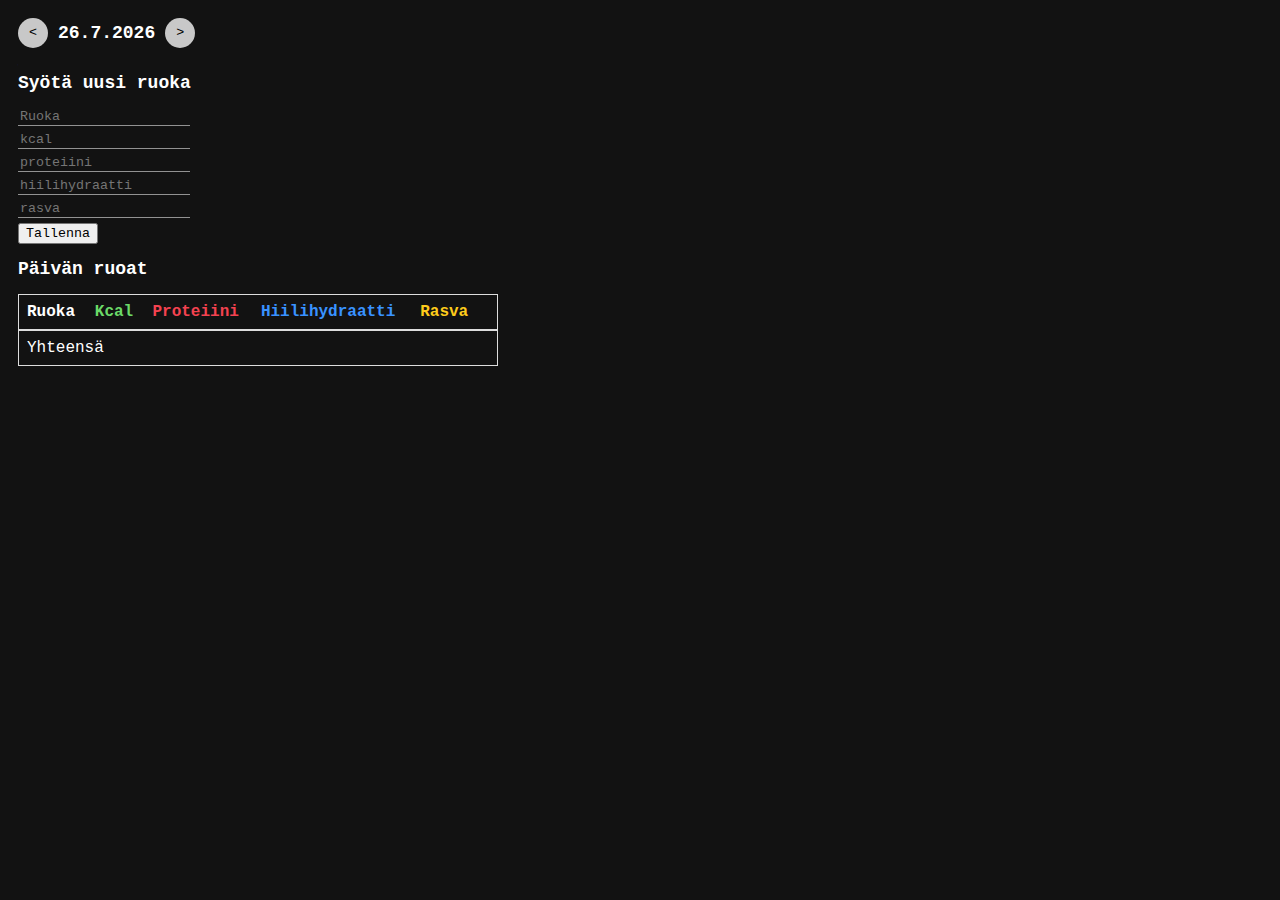
==== index.html @ 05cc65f7 "first commit" ====
<!DOCTYPE html>
<html>
  <head>
    <meta charset="utf-8" />
    <meta http-equiv="X-UA-Compatible" content="IE=edge" />
    <title>Ravintoainelaskuri</title>
    <meta name="viewport" content="width=device-width, initial-scale=1" />
    <link rel="stylesheet" type="text/css" media="screen" href="main.css" />
    <script type="module" src="./src/main.js"></script>
  </head>

  <body>
    <div class="content">
      <section class="day-picker">
        <button class="previous-day-button"><</button>
        <h2 class="selected-day-text"></h2>
        <button class="next-day-button">></button>
      </section>

      <h2>Syötä uusi ruoka</h2>
      <form id="food-form">
        <input type="text" placeholder="Ruoka" id="food-name-input" />
        <input type="number" placeholder="kcal" id="food-calorie-input" />
        <input type="number" placeholder="proteiini" id="food-protein-input" />
        <input
          type="number"
          placeholder="hiilihydraatti"
          id="food-carb-input"
        />
        <input type="number" placeholder="rasva" id="food-fat-input" />

        <button>Tallenna</button>
      </form>

      <h2>Päivän ruoat</h2>
      <table class="selected-days-foods-table">
        <thead>
          <tr>
            <th>Ruoka</th>
            <th>Kcal</th>
            <th>Proteiini</th>
            <th>Hiilihydraatti</th>
            <th>Rasva</th>
            <th><!-- actions, no header needed --></th>
          </tr>
        </thead>

        <tbody></tbody>
      </table>

      <table class="selected-days-total-nutrients-table">
        <tbody></tbody>
      </table>
    </div>
  </body>
</html>
---- main.css ----
* {
  font-family: "Courier New", Courier, monospace;
}

html {
  height: 100vh;
  color: white;
}

h2 {
  font-size: 18px;
}

body {
  max-width: 500px;
  background-color: rgb(18 18 18);
}

.content {
  padding: 0px 10px 10px 10px;
}

.day-picker {
  display: flex;
  gap: 10px;
  align-items: center;
}

.day-picker button {
  background-color: rgb(200, 200, 200);

  width: 30px;
  height: 30px;

  border: none;
  border-radius: 50%;
}

form {
  display: flex;
  flex-direction: column;
  align-items: start;
  gap: 5px;
}

input {
  background-color: inherit;

  border: none;
  border-bottom: 1px solid rgb(146, 146, 146);
  color: white;
}

table {
  border-collapse: collapse;
  width: 100%;
  border: 1px solid #ddd; /* Border style */
}

th,
td {
  padding: 8px;
  text-align: left;
}

@media (max-width: 600px) {
  table,
  thead,
  tbody,
  th,
  td,
  tr {
    display: block;
  }
}

/* Target the second <th> and <td> in the first table */
.selected-days-foods-table th:nth-child(2),
.selected-days-foods-table td:nth-child(2),
.selected-days-total-nutrients-table th:nth-child(2),
.selected-days-total-nutrients-table td:nth-child(2) {
  color: rgb(107 217 104);
}

.selected-days-foods-table th:nth-child(3),
.selected-days-foods-table td:nth-child(3),
.selected-days-total-nutrients-table th:nth-child(3),
.selected-days-total-nutrients-table td:nth-child(3) {
  color: rgb(244 66 80);
}

.selected-days-foods-table th:nth-child(4),
.selected-days-foods-table td:nth-child(4),
.selected-days-total-nutrients-table th:nth-child(4),
.selected-days-total-nutrients-table td:nth-child(4) {
  color: rgb(57 146 255);
}

.selected-days-foods-table th:nth-child(5),
.selected-days-foods-table td:nth-child(5),
.selected-days-total-nutrients-table th:nth-child(5),
.selected-days-total-nutrients-table td:nth-child(5) {
  color: rgb(254 204 27);
}
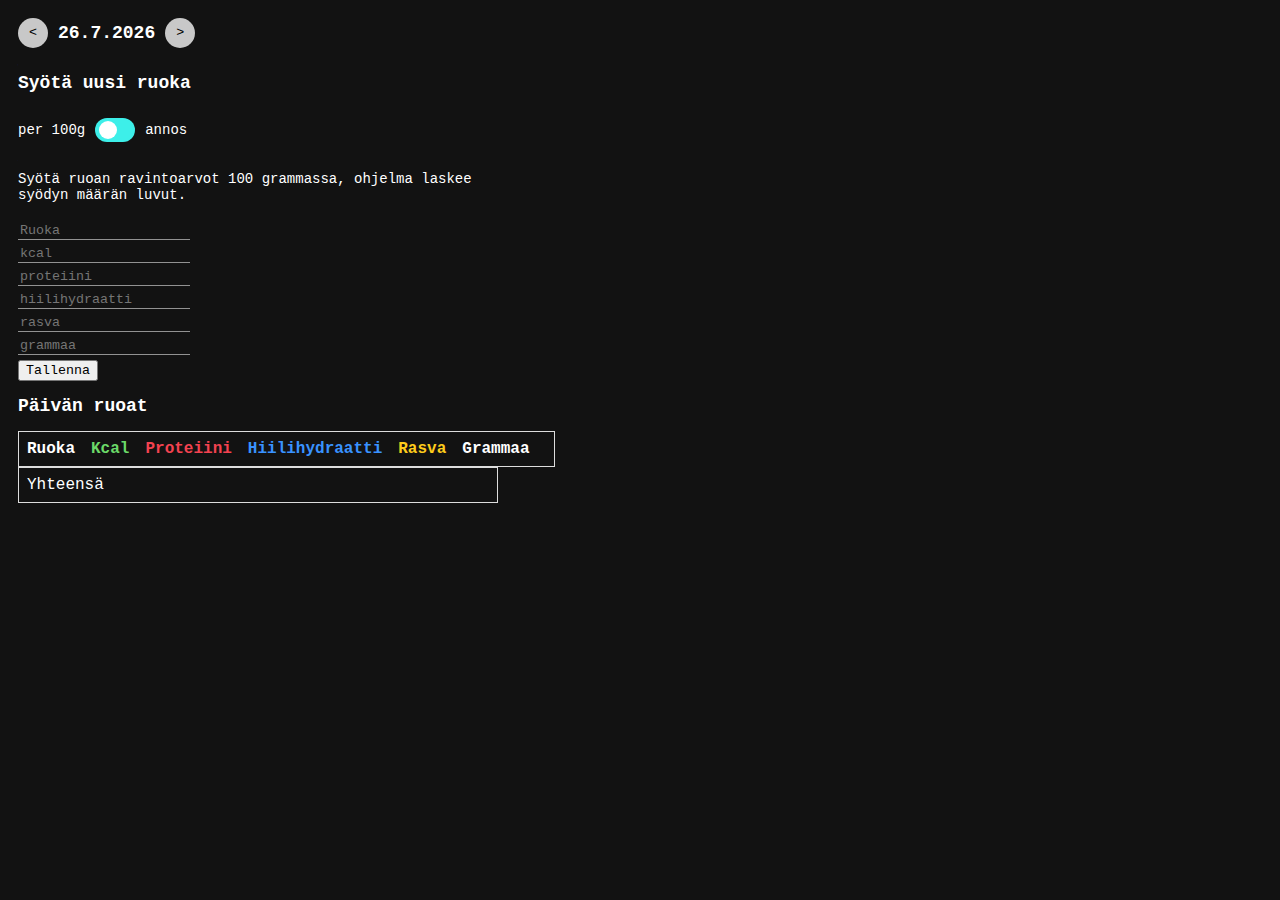
==== commit 14d773cb: "support separate food input types, add grams" ====
--- a/index.html
+++ b/index.html
@@ -19,6 +19,19 @@
 
       <h2>Syötä uusi ruoka</h2>
       <form id="food-form">
+        <div class="input-types">
+          <p>per 100g</p>
+          <label class="input-type-switch">
+            <input id="input-type" type="checkbox" />
+            <span class="slider round"></span>
+          </label>
+          <p>annos</p>
+        </div>
+        <p class="input-tip-text">
+          Syötä ruoan ravintoarvot 100 grammassa, ohjelma laskee syödyn määrän
+          luvut.
+        </p>
+
         <input type="text" placeholder="Ruoka" id="food-name-input" />
         <input type="number" placeholder="kcal" id="food-calorie-input" />
         <input type="number" placeholder="proteiini" id="food-protein-input" />
@@ -28,6 +41,7 @@
           id="food-carb-input"
         />
         <input type="number" placeholder="rasva" id="food-fat-input" />
+        <input type="number" placeholder="grammaa" id="food-grams-input" />
 
         <button>Tallenna</button>
       </form>
@@ -41,6 +55,7 @@
             <th>Proteiini</th>
             <th>Hiilihydraatti</th>
             <th>Rasva</th>
+            <th>Grammaa</th>
             <th><!-- actions, no header needed --></th>
           </tr>
         </thead>
--- a/main.css
+++ b/main.css
@@ -9,6 +9,18 @@
 
 h2 {
   font-size: 18px;
+}
+
+p {
+  font-size: 14px;
+}
+
+.food-name-color-per-100-grams {
+  color: rgb(61 239 233);
+}
+
+.food-name-color-per-serving {
+  color: rgb(216 59 210);
 }
 
 body {
@@ -102,3 +114,74 @@
 .selected-days-total-nutrients-table td:nth-child(5) {
   color: rgb(254 204 27);
 }
+
+.display-none {
+  display: none;
+}
+
+.input-types {
+  display: flex;
+  align-items: center;
+  gap: 10px;
+}
+
+/* Toggle switch */
+.input-type-switch {
+  position: relative;
+  display: inline-block;
+  width: 40px;
+  height: 24px;
+}
+
+.input-type-switch input {
+  opacity: 0;
+  width: 0;
+  height: 0;
+}
+
+.slider {
+  position: absolute;
+  cursor: pointer;
+  top: 0;
+  left: 0;
+  right: 0;
+  bottom: 0;
+  background-color: rgb(61 239 233);
+  -webkit-transition: 0.4s;
+  transition: 0.4s;
+}
+
+.slider:before {
+  position: absolute;
+  content: "";
+  height: 18px;
+  width: 18px;
+  left: 4px;
+  bottom: 3px;
+  background-color: white;
+  -webkit-transition: 0.4s;
+  transition: 0.4s;
+}
+
+input:checked + .slider {
+  background-color: rgb(216 59 210);
+}
+
+input:focus + .slider {
+  box-shadow: 0 0 1px rgb(216 59 210);
+}
+
+input:checked + .slider:before {
+  -webkit-transform: translateX(14px);
+  -ms-transform: translateX(14px);
+  transform: translateX(14px);
+}
+
+/* Rounded sliders */
+.slider.round {
+  border-radius: 34px;
+}
+
+.slider.round:before {
+  border-radius: 50%;
+}
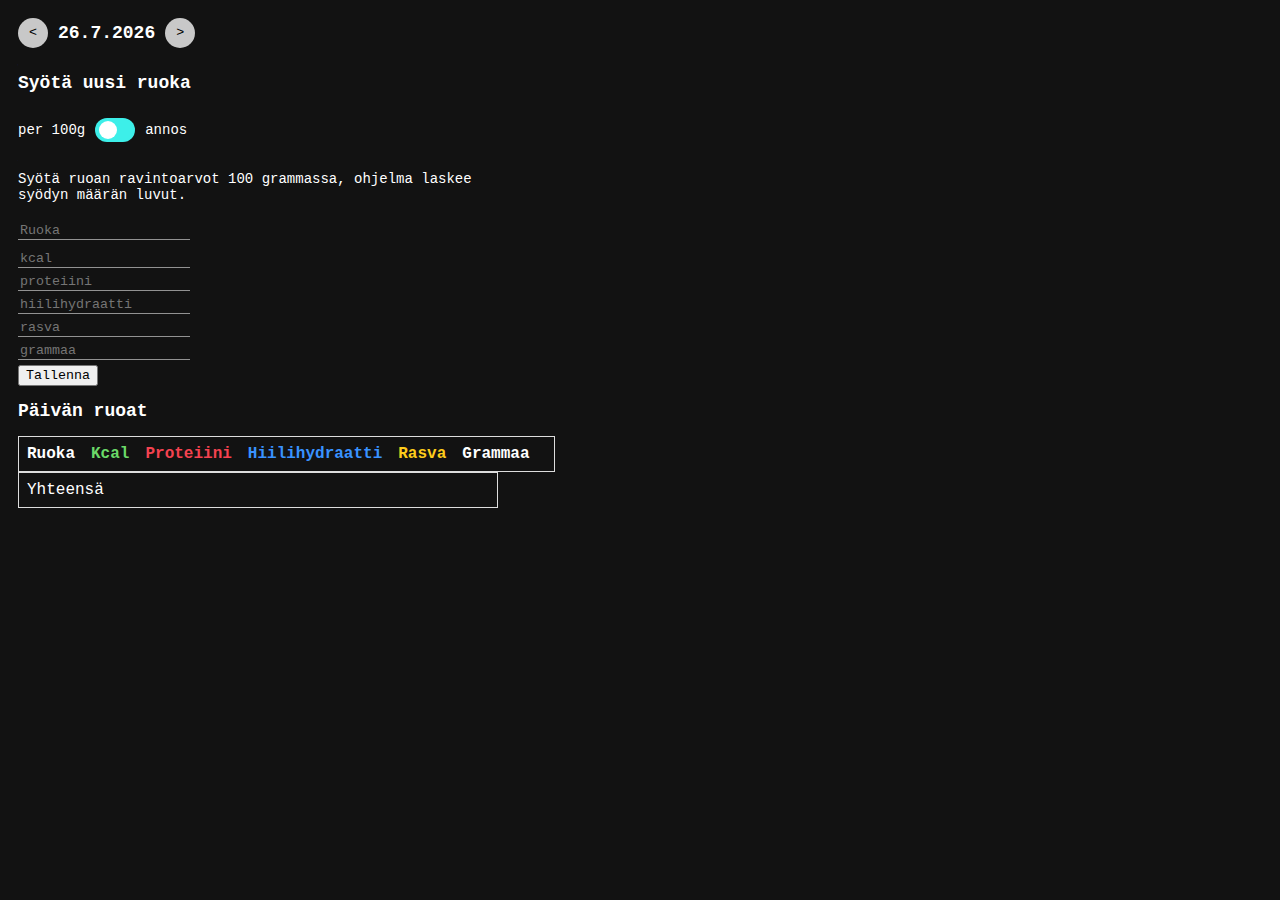
==== commit 2814e4f5: "autocomplete for food items" ====
--- a/index.html
+++ b/index.html
@@ -32,7 +32,16 @@
           luvut.
         </p>
 
-        <input type="text" placeholder="Ruoka" id="food-name-input" />
+        <input
+          type="text"
+          placeholder="Ruoka"
+          id="food-name-input"
+          autocomplete="off"
+        />
+        <div id="auto-complete-list"></div>
+
+        <input type="hidden" id="selected-food-id" />
+
         <input type="number" placeholder="kcal" id="food-calorie-input" />
         <input type="number" placeholder="proteiini" id="food-protein-input" />
         <input
--- a/main.css
+++ b/main.css
@@ -94,6 +94,10 @@
   color: rgb(107 217 104);
 }
 
+.auto-complete-calorie {
+  color: rgb(107 217 104);
+}
+
 .selected-days-foods-table th:nth-child(3),
 .selected-days-foods-table td:nth-child(3),
 .selected-days-total-nutrients-table th:nth-child(3),
@@ -101,6 +105,10 @@
   color: rgb(244 66 80);
 }
 
+.auto-complete-protein {
+  color: rgb(244 66 80);
+}
+
 .selected-days-foods-table th:nth-child(4),
 .selected-days-foods-table td:nth-child(4),
 .selected-days-total-nutrients-table th:nth-child(4),
@@ -108,10 +116,18 @@
   color: rgb(57 146 255);
 }
 
+.auto-complete-carb {
+  color: rgb(57 146 255);
+}
+
 .selected-days-foods-table th:nth-child(5),
 .selected-days-foods-table td:nth-child(5),
 .selected-days-total-nutrients-table th:nth-child(5),
 .selected-days-total-nutrients-table td:nth-child(5) {
+  color: rgb(254 204 27);
+}
+
+.auto-complete-fat {
   color: rgb(254 204 27);
 }
 
@@ -185,3 +201,21 @@
 .slider.round:before {
   border-radius: 50%;
 }
+
+/* autocomplete */
+#auto-complete-list {
+  font-size: 14px;
+}
+
+#auto-complete-list div {
+  padding: 6px;
+  cursor: pointer;
+}
+
+#auto-complete-list div:hover {
+  background-color: #2c2c2c;
+}
+
+#auto-complete-list .food-name {
+  font-weight: bold;
+}
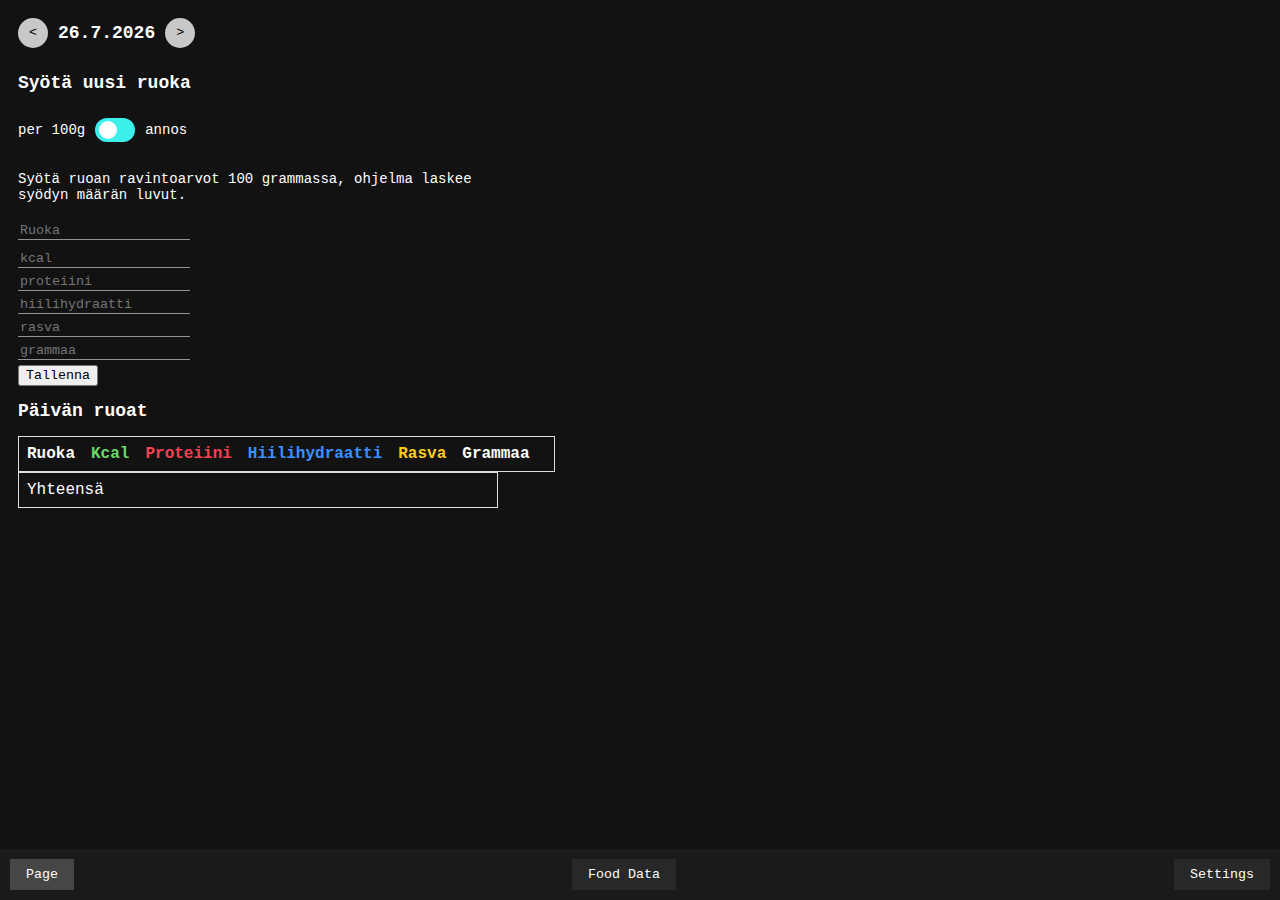
==== commit d82a06ce: "navigation bar for pages" ====
--- a/index.html
+++ b/index.html
@@ -3,7 +3,7 @@
   <head>
     <meta charset="utf-8" />
     <meta http-equiv="X-UA-Compatible" content="IE=edge" />
-    <title>Ravintoainelaskuri</title>
+    <title>Nutrient App</title>
     <meta name="viewport" content="width=device-width, initial-scale=1" />
     <link rel="stylesheet" type="text/css" media="screen" href="main.css" />
     <script type="module" src="./src/main.js"></script>
@@ -76,5 +76,12 @@
         <tbody></tbody>
       </table>
     </div>
+
+    <!-- Bottom navigation bar -->
+    <nav class="bottom-navigation">
+      <button class="navigation-button-active"><a href="/">Page</a></button>
+      <button><a href="/food-data.html">Food Data</a></button>
+      <button><a href="/settings.html">Settings</a></button>
+    </nav>
   </body>
 </html>
--- a/main.css
+++ b/main.css
@@ -1,5 +1,6 @@
 * {
   font-family: "Courier New", Courier, monospace;
+  box-sizing: border-box;
 }
 
 html {
@@ -30,6 +31,7 @@
 
 .content {
   padding: 0px 10px 10px 10px;
+  padding-bottom: 70px;
 }
 
 .day-picker {
@@ -219,3 +221,36 @@
 #auto-complete-list .food-name {
   font-weight: bold;
 }
+
+/* bottom navigation bar */
+.bottom-navigation {
+  position: fixed;
+  bottom: 0;
+  left: 0;
+  background-color: rgb(26 26 26);
+  display: flex;
+  justify-content: space-between;
+  padding: 10px;
+  width: 100%;
+}
+
+.bottom-navigation button {
+  background-color: rgb(40 40 40);
+  color: white;
+  border: none;
+  padding: 8px 16px;
+  cursor: pointer;
+}
+
+.bottom-navigation button a {
+  color: white;
+  text-decoration: none;
+}
+
+.bottom-navigation button:hover {
+  background-color: rgba(32, 32, 32);
+}
+
+.bottom-navigation .navigation-button-active {
+  background-color: #464646;
+}
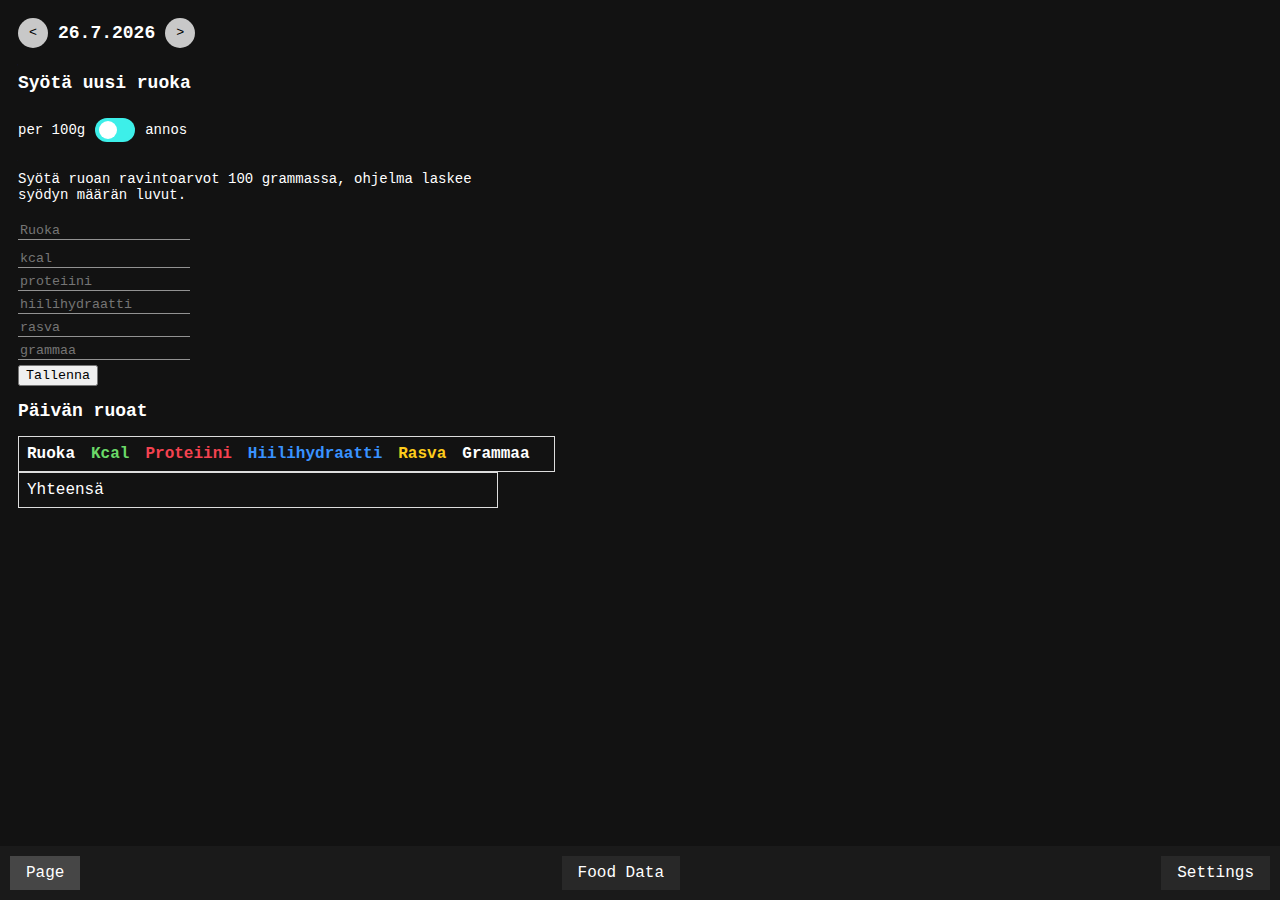
==== commit 537fe2eb: "fix a element links" ====
--- a/index.html
+++ b/index.html
@@ -79,9 +79,11 @@
 
     <!-- Bottom navigation bar -->
     <nav class="bottom-navigation">
-      <button class="navigation-button-active"><a href="/">Page</a></button>
-      <button><a href="/food-data.html">Food Data</a></button>
-      <button><a href="/settings.html">Settings</a></button>
+      <a class="navigation-button-active" href="./">Page</a>
+
+      <a href="./food-data.html">Food Data</a>
+
+      <a href="./settings.html">Settings</a>
     </nav>
   </body>
 </html>
--- a/main.css
+++ b/main.css
@@ -234,7 +234,9 @@
   width: 100%;
 }
 
-.bottom-navigation button {
+.bottom-navigation a {
+  text-decoration: none;
+  display: block;
   background-color: rgb(40 40 40);
   color: white;
   border: none;
@@ -242,12 +244,7 @@
   cursor: pointer;
 }
 
-.bottom-navigation button a {
-  color: white;
-  text-decoration: none;
-}
-
-.bottom-navigation button:hover {
+.bottom-navigation a:hover {
   background-color: rgba(32, 32, 32);
 }
 
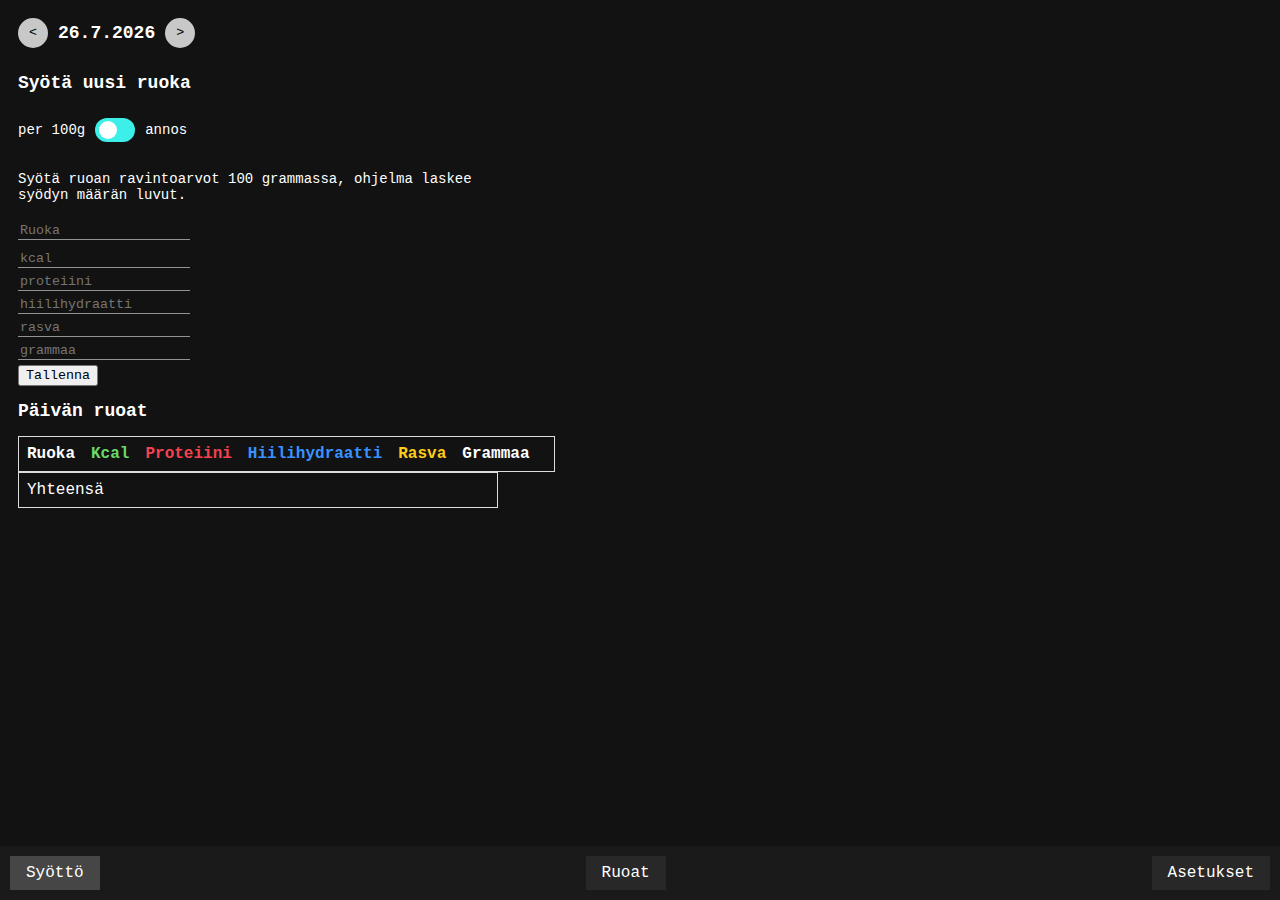
==== commit 180d7bd2: "list food datas in food data page" ====
--- a/index.html
+++ b/index.html
@@ -79,11 +79,11 @@
 
     <!-- Bottom navigation bar -->
     <nav class="bottom-navigation">
-      <a class="navigation-button-active" href="./">Page</a>
+      <a class="navigation-button-active" href="./">Syöttö</a>
 
-      <a href="./food-data.html">Food Data</a>
+      <a href="./food-data.html">Ruoat</a>
 
-      <a href="./settings.html">Settings</a>
+      <a href="./settings.html">Asetukset</a>
     </nav>
   </body>
 </html>
--- a/main.css
+++ b/main.css
@@ -251,3 +251,29 @@
 .bottom-navigation .navigation-button-active {
   background-color: #464646;
 }
+
+/* food data */
+.food-item {
+  background-color: #1a1a1a;
+  border-radius: 5px;
+  padding: 5px;
+  margin-bottom: 2px;
+}
+
+.food-item-data {
+  display: flex;
+  flex-wrap: wrap;
+  gap: 5px;
+}
+
+.food-item-data-name {
+  font-weight: bold;
+}
+
+.food-item-data-row {
+  margin: 0;
+}
+
+.food-item-related-records {
+  margin: 0;
+}
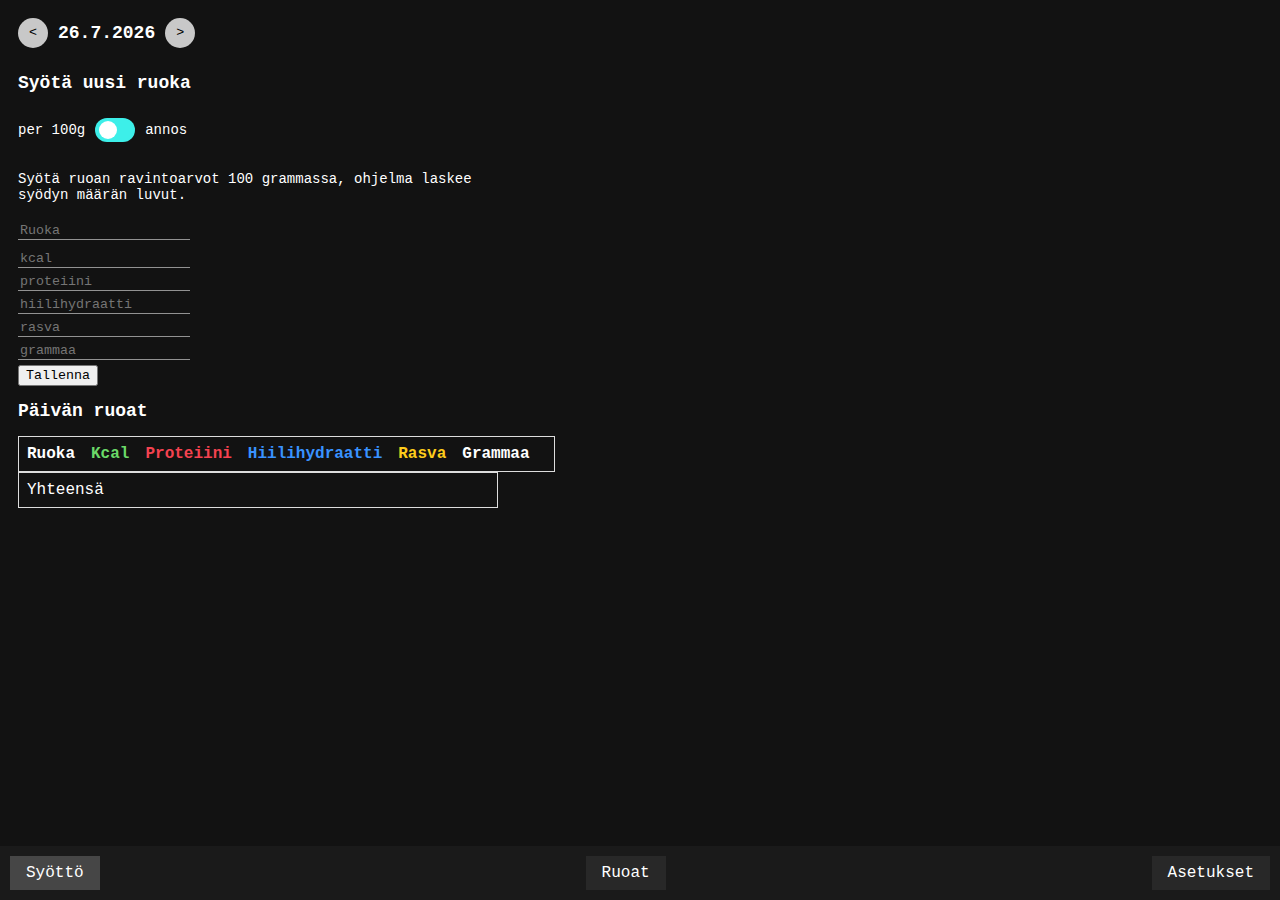
==== commit 47011a71: "split main.css to multiple files" ====
--- a/index.html
+++ b/index.html
@@ -5,7 +5,30 @@
     <meta http-equiv="X-UA-Compatible" content="IE=edge" />
     <title>Nutrient App</title>
     <meta name="viewport" content="width=device-width, initial-scale=1" />
-    <link rel="stylesheet" type="text/css" media="screen" href="main.css" />
+    <link
+      rel="stylesheet"
+      type="text/css"
+      media="screen"
+      href="styles/main.css"
+    />
+    <link
+      rel="stylesheet"
+      type="text/css"
+      media="screen"
+      href="styles/bottom-navigation.css"
+    />
+    <link
+      rel="stylesheet"
+      type="text/css"
+      media="screen"
+      href="styles/auto-complete.css"
+    />
+    <link
+      rel="stylesheet"
+      type="text/css"
+      media="screen"
+      href="styles/toggle-switch.css"
+    />
     <script type="module" src="./src/main.js"></script>
   </head>
 
--- a/styles/main.css
+++ b/styles/main.css
@@ -0,0 +1,144 @@
+* {
+  font-family: "Courier New", Courier, monospace;
+  box-sizing: border-box;
+}
+
+html {
+  height: 100vh;
+  color: white;
+}
+
+h2 {
+  font-size: 18px;
+}
+
+p {
+  font-size: 14px;
+}
+
+.food-name-color-per-100-grams {
+  color: rgb(61 239 233);
+}
+
+.food-name-color-per-serving {
+  color: rgb(216 59 210);
+}
+
+body {
+  max-width: 500px;
+  background-color: rgb(18 18 18);
+}
+
+.content {
+  padding: 0px 10px 10px 10px;
+  padding-bottom: 70px;
+}
+
+.day-picker {
+  display: flex;
+  gap: 10px;
+  align-items: center;
+}
+
+.day-picker button {
+  background-color: rgb(200, 200, 200);
+
+  width: 30px;
+  height: 30px;
+
+  border: none;
+  border-radius: 50%;
+}
+
+form {
+  display: flex;
+  flex-direction: column;
+  align-items: start;
+  gap: 5px;
+}
+
+input {
+  background-color: inherit;
+
+  border: none;
+  border-bottom: 1px solid rgb(146, 146, 146);
+  color: white;
+}
+
+table {
+  border-collapse: collapse;
+  width: 100%;
+  border: 1px solid #ddd; /* Border style */
+}
+
+th,
+td {
+  padding: 8px;
+  text-align: left;
+}
+
+@media (max-width: 600px) {
+  table,
+  thead,
+  tbody,
+  th,
+  td,
+  tr {
+    display: block;
+  }
+}
+
+/* Target the second <th> and <td> in the first table */
+.selected-days-foods-table th:nth-child(2),
+.selected-days-foods-table td:nth-child(2),
+.selected-days-total-nutrients-table th:nth-child(2),
+.selected-days-total-nutrients-table td:nth-child(2) {
+  color: rgb(107 217 104);
+}
+
+.auto-complete-calorie {
+  color: rgb(107 217 104);
+}
+
+.selected-days-foods-table th:nth-child(3),
+.selected-days-foods-table td:nth-child(3),
+.selected-days-total-nutrients-table th:nth-child(3),
+.selected-days-total-nutrients-table td:nth-child(3) {
+  color: rgb(244 66 80);
+}
+
+.auto-complete-protein {
+  color: rgb(244 66 80);
+}
+
+.selected-days-foods-table th:nth-child(4),
+.selected-days-foods-table td:nth-child(4),
+.selected-days-total-nutrients-table th:nth-child(4),
+.selected-days-total-nutrients-table td:nth-child(4) {
+  color: rgb(57 146 255);
+}
+
+.auto-complete-carb {
+  color: rgb(57 146 255);
+}
+
+.selected-days-foods-table th:nth-child(5),
+.selected-days-foods-table td:nth-child(5),
+.selected-days-total-nutrients-table th:nth-child(5),
+.selected-days-total-nutrients-table td:nth-child(5) {
+  color: rgb(254 204 27);
+}
+
+.auto-complete-fat {
+  color: rgb(254 204 27);
+}
+
+.display-none {
+  display: none;
+}
+
+.input-types {
+  display: flex;
+  align-items: center;
+  gap: 10px;
+}
--- a/styles/bottom-navigation.css
+++ b/styles/bottom-navigation.css
@@ -0,0 +1,28 @@
+.bottom-navigation {
+  position: fixed;
+  bottom: 0;
+  left: 0;
+  background-color: rgb(26 26 26);
+  display: flex;
+  justify-content: space-between;
+  padding: 10px;
+  width: 100%;
+}
+
+.bottom-navigation a {
+  text-decoration: none;
+  display: block;
+  background-color: rgb(40 40 40);
+  color: white;
+  border: none;
+  padding: 8px 16px;
+  cursor: pointer;
+}
+
+.bottom-navigation a:hover {
+  background-color: rgba(32, 32, 32);
+}
+
+.bottom-navigation .navigation-button-active {
+  background-color: #464646;
+}
--- a/styles/auto-complete.css
+++ b/styles/auto-complete.css
@@ -0,0 +1,16 @@
+#auto-complete-list {
+  font-size: 14px;
+}
+
+#auto-complete-list div {
+  padding: 6px;
+  cursor: pointer;
+}
+
+#auto-complete-list div:hover {
+  background-color: #2c2c2c;
+}
+
+#auto-complete-list .food-name {
+  font-weight: bold;
+}
--- a/styles/toggle-switch.css
+++ b/styles/toggle-switch.css
@@ -0,0 +1,59 @@
+.input-type-switch {
+  position: relative;
+  display: inline-block;
+  width: 40px;
+  height: 24px;
+}
+
+.input-type-switch input {
+  opacity: 0;
+  width: 0;
+  height: 0;
+}
+
+.slider {
+  position: absolute;
+  cursor: pointer;
+  top: 0;
+  left: 0;
+  right: 0;
+  bottom: 0;
+  background-color: rgb(61 239 233);
+  -webkit-transition: 0.4s;
+  transition: 0.4s;
+}
+
+.slider:before {
+  position: absolute;
+  content: "";
+  height: 18px;
+  width: 18px;
+  left: 4px;
+  bottom: 3px;
+  background-color: white;
+  -webkit-transition: 0.4s;
+  transition: 0.4s;
+}
+
+input:checked + .slider {
+  background-color: rgb(216 59 210);
+}
+
+input:focus + .slider {
+  box-shadow: 0 0 1px rgb(216 59 210);
+}
+
+input:checked + .slider:before {
+  -webkit-transform: translateX(14px);
+  -ms-transform: translateX(14px);
+  transform: translateX(14px);
+}
+
+/* Rounded sliders */
+.slider.round {
+  border-radius: 34px;
+}
+
+.slider.round:before {
+  border-radius: 50%;
+}
